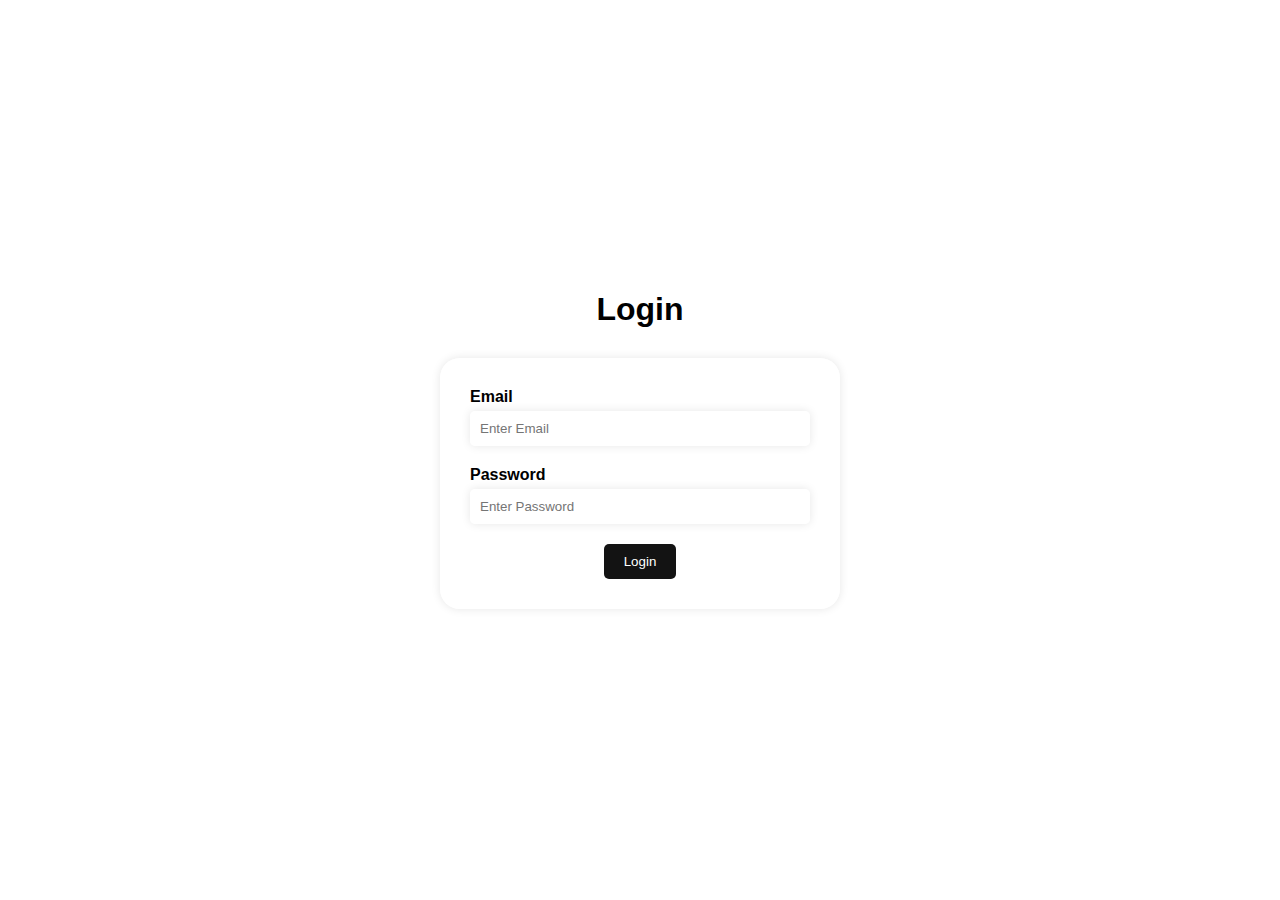
==== Htmls/jupeta login/index.html @ 81cb649e "login html & CORS" ====
<!DOCTYPE html>
<html lang="en">
  <head>
    <meta charset="UTF-8" />
    <meta name="viewport" content="width=device-width, initial-scale=1.0" />
    <title>Login Page</title>
    <link rel="stylesheet" href="style.css" />
  </head>
  <body>
    <div class="container">
      <h1>Login</h1>
      <form id="loginForm" action="#">
        <div class="form-control">
          <label for="email">Email</label>
          <input type="email" id="email" placeholder="Enter Email" required />
        </div>
        <div class="form-control">
          <label for="password">Password</label>
          <input type="password" id="password" placeholder="Enter Password" required />
        </div>
        <button type="submit" class="btn">Login</button>
      </form>
    </div>
    <script src="script.js"></script>
  </body>
</html>
---- Htmls/jupeta login/style.css ----
* {
    margin: 0;
    padding: 0;
    box-sizing: border-box;
  }
  
  body {
    font-family: Arial, Helvetica, sans-serif;
  }
  
  .container {
    display: flex;
    flex-direction: column;
    align-items: center;
    justify-content: center;
    min-height: 100vh;
  }
  
  h1 {
    margin-bottom: 30px;
  }
  
  form {
    display: flex;
    flex-direction: column;
    align-items: center;
    justify-content: center;
    width: 400px;
    padding: 30px;
    border-radius: 20px;
    background-color: rgba(255, 255, 255, 0.75);
    box-shadow: 0px 0px 10px rgba(0, 0, 0, 0.1);
  }
  
  .form-control {
    width: 100%;
    margin-bottom: 20px;
  }
  
  .form-control label {
    display: block;
    margin-bottom: 5px;
    font-weight: bold;
  }
  
  .form-control input {
    width: 100%;
    padding: 10px;
    border-radius: 5px;
    border: none;
    outline: none;
    background-color: rgba(255, 255, 255, 0.75);
    box-shadow: 0px 0px 10px rgba(0, 0, 0, 0.1);
  }
  
  .btn {
    padding: 10px 20px;
    border-radius: 5px;
    border: none;
    outline: none;
    background-color: #131313;
    color: #fff;
    cursor: pointer;
  }
  
  .btn:hover {
    background-color: #4d4e4d;
  }

  /* Button animation */
.btn:active {
    transform: translateY(2px);
    box-shadow: 0px 2px 5px rgba(0, 0, 0, 0.2);
  }
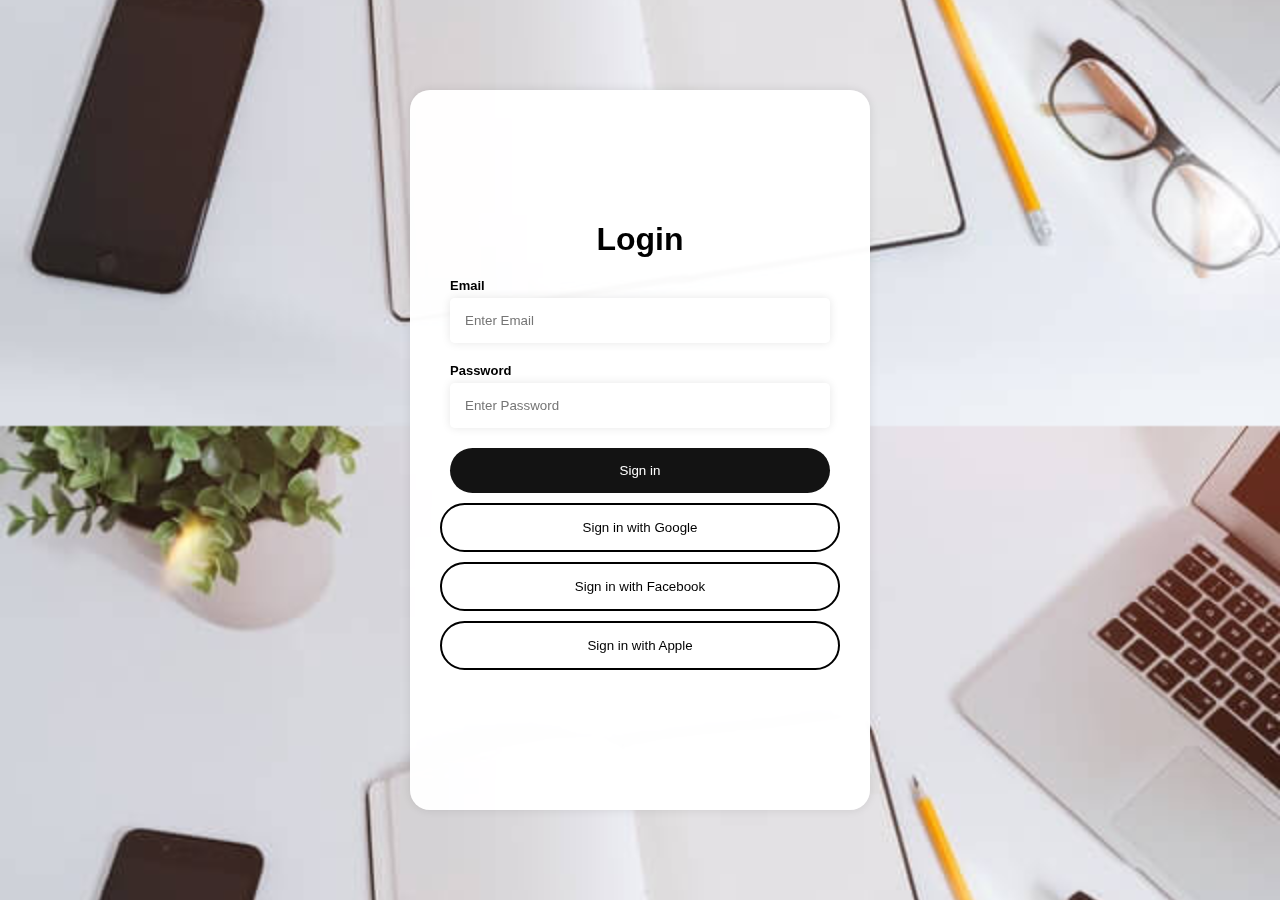
==== commit 03f1ce43: "More fixes" ====
--- a/Htmls/jupeta login/index.html
+++ b/Htmls/jupeta login/index.html
@@ -18,8 +18,11 @@
           <label for="password">Password</label>
           <input type="password" id="password" placeholder="Enter Password" required />
         </div>
-        <button type="submit" class="btn">Login</button>
+        <button type="submit" class="btn">Sign in</button>
       </form>
+      <button type="submit" class="btns">Sign in with Google</button>
+      <button type="submit" class="btns">Sign in with Facebook</button>
+      <button type="submit" class="btns">Sign in with Apple</button>
     </div>
     <script src="script.js"></script>
   </body>
--- a/Htmls/jupeta login/style.css
+++ b/Htmls/jupeta login/style.css
@@ -6,18 +6,37 @@
   
   body {
     font-family: Arial, Helvetica, sans-serif;
+    background-image: url('Images/work6.jpg');
+    background-size: cover;
+    background-position: center;
+    z-index: 9999;
   }
   
   .container {
+    position: fixed;
+    top: 50%;
+    left: 50%;
+    transform: translate(-50%, -50%);
     display: flex;
     flex-direction: column;
     align-items: center;
     justify-content: center;
-    min-height: 100vh;
+    min-height: 80%;
+    padding: 30px;
+    border-radius: 20px;
+    background-color: rgba(255, 255, 255, 0.979);
+    box-shadow: 0px 0px 10px rgba(0, 0, 0, 0.1);
+    
+    /* top: 0;
+    left: 0;
+    right: 0;
+    bottom: 0;
+    */
   }
   
+  
   h1 {
-    margin-bottom: 30px;
+    margin-bottom: 10px;
   }
   
   form {
@@ -26,10 +45,8 @@
     align-items: center;
     justify-content: center;
     width: 400px;
-    padding: 30px;
+    padding: 10px;
     border-radius: 20px;
-    background-color: rgba(255, 255, 255, 0.75);
-    box-shadow: 0px 0px 10px rgba(0, 0, 0, 0.1);
   }
   
   .form-control {
@@ -40,28 +57,42 @@
   .form-control label {
     display: block;
     margin-bottom: 5px;
+    font-size: small;
     font-weight: bold;
   }
   
   .form-control input {
     width: 100%;
-    padding: 10px;
+    padding: 15px;
     border-radius: 5px;
     border: none;
-    outline: none;
-    background-color: rgba(255, 255, 255, 0.75);
+    background-color: rgba(255, 255, 255, 0.86);
     box-shadow: 0px 0px 10px rgba(0, 0, 0, 0.1);
   }
   
   .btn {
-    padding: 10px 20px;
-    border-radius: 5px;
+    padding: 15px 20px;
+    width: 100%;
+    border-radius: 25px;
     border: none;
     outline: none;
     background-color: #131313;
     color: #fff;
     cursor: pointer;
   }
+
+  .btns {
+    padding: 15px 20px;
+    width: 100%;
+    border-radius: 25px;
+    border: 2px solid #000;
+    outline: none;
+    background-color: #fff;
+    color: #000;
+    cursor: pointer;
+    margin-bottom: 10px;
+  }
+  
   
   .btn:hover {
     background-color: #4d4e4d;
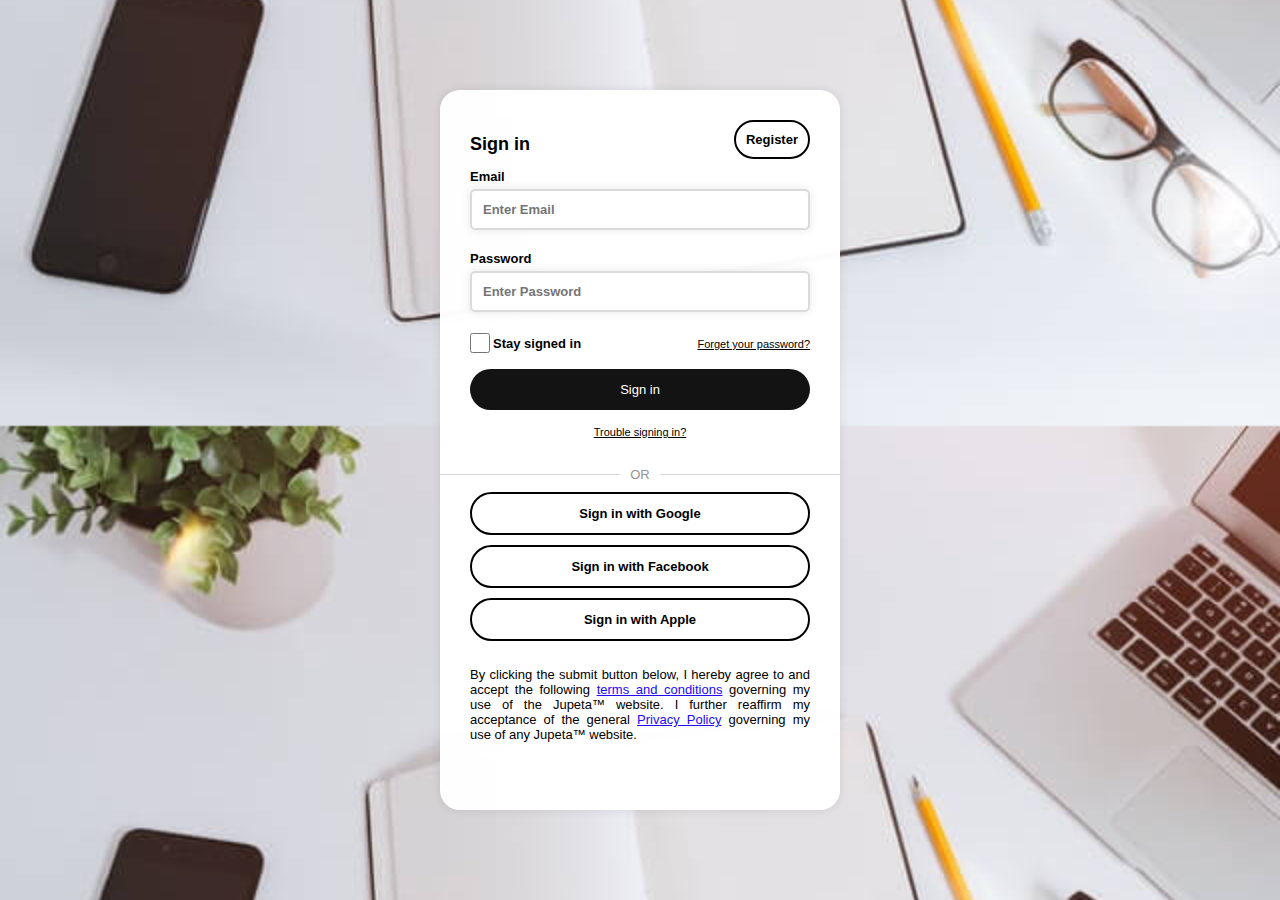
==== commit eb6035d6: "login page" ====
--- a/Htmls/jupeta login/index.html
+++ b/Htmls/jupeta login/index.html
@@ -8,7 +8,10 @@
   </head>
   <body>
     <div class="container">
-      <h1>Login</h1>
+      <div class="head-label">
+        <label>Sign in</label>
+        <button class="btns">Register</button>
+      </div>
       <form id="loginForm" action="#">
         <div class="form-control">
           <label for="email">Email</label>
@@ -16,13 +19,39 @@
         </div>
         <div class="form-control">
           <label for="password">Password</label>
-          <input type="password" id="password" placeholder="Enter Password" required />
+          <input
+            type="password"
+            id="password"
+            placeholder="Enter Password"
+            required />
         </div>
-        <button type="submit" class="btn">Sign in</button>
       </form>
+
+      <div class="forget-stay">
+        <div class="stay">
+          <input type="checkbox" name="" id="stay" />
+          <label for="stay">Stay signed in</label>
+        </div>
+        <div>
+          <a href="">Forget your password?</a>
+        </div>
+      </div>
+      <button type="submit" class="btn">Sign in</button>
+      <a class="trob" href="">Trouble signing in?</a><br><br>
+
+      <div class="hr">
+        <p>OR</p>
+      </div><br>
       <button type="submit" class="btns">Sign in with Google</button>
       <button type="submit" class="btns">Sign in with Facebook</button>
       <button type="submit" class="btns">Sign in with Apple</button>
+      <p class="terms">
+        By clicking the submit button below, I hereby agree to and accept the
+        following <a href="">terms and conditions</a> governing my use of the
+        Jupeta™ website. I further reaffirm my acceptance of the general
+        <a href="">Privacy Policy</a>
+        governing my use of any Jupeta™ website.
+      </p>
     </div>
     <script src="script.js"></script>
   </body>
--- a/Htmls/jupeta login/style.css
+++ b/Htmls/jupeta login/style.css
@@ -1,106 +1,207 @@
 * {
-    margin: 0;
-    padding: 0;
-    box-sizing: border-box;
-  }
-  
-  body {
-    font-family: Arial, Helvetica, sans-serif;
-    background-image: url('Images/work6.jpg');
-    background-size: cover;
-    background-position: center;
-    z-index: 9999;
-  }
-  
-  .container {
-    position: fixed;
-    top: 50%;
-    left: 50%;
-    transform: translate(-50%, -50%);
-    display: flex;
-    flex-direction: column;
-    align-items: center;
-    justify-content: center;
-    min-height: 80%;
-    padding: 30px;
-    border-radius: 20px;
-    background-color: rgba(255, 255, 255, 0.979);
-    box-shadow: 0px 0px 10px rgba(0, 0, 0, 0.1);
-    
-    /* top: 0;
-    left: 0;
-    right: 0;
-    bottom: 0;
-    */
-  }
-  
-  
-  h1 {
-    margin-bottom: 10px;
-  }
-  
-  form {
-    display: flex;
-    flex-direction: column;
-    align-items: center;
-    justify-content: center;
-    width: 400px;
-    padding: 10px;
-    border-radius: 20px;
-  }
-  
-  .form-control {
-    width: 100%;
-    margin-bottom: 20px;
-  }
-  
-  .form-control label {
-    display: block;
-    margin-bottom: 5px;
-    font-size: small;
-    font-weight: bold;
-  }
-  
-  .form-control input {
-    width: 100%;
-    padding: 15px;
-    border-radius: 5px;
-    border: none;
-    background-color: rgba(255, 255, 255, 0.86);
-    box-shadow: 0px 0px 10px rgba(0, 0, 0, 0.1);
-  }
-  
-  .btn {
-    padding: 15px 20px;
-    width: 100%;
-    border-radius: 25px;
-    border: none;
-    outline: none;
-    background-color: #131313;
-    color: #fff;
-    cursor: pointer;
-  }
-
-  .btns {
-    padding: 15px 20px;
-    width: 100%;
-    border-radius: 25px;
-    border: 2px solid #000;
-    outline: none;
-    background-color: #fff;
-    color: #000;
-    cursor: pointer;
-    margin-bottom: 10px;
-  }
-  
-  
-  .btn:hover {
-    background-color: #4d4e4d;
-  }
-
-  /* Button animation */
-.btn:active {
-    transform: translateY(2px);
-    box-shadow: 0px 2px 5px rgba(0, 0, 0, 0.2);
-  }
-  +  margin: 0;
+  padding: 0;
+  box-sizing: border-box;
+}
+
+body {
+  font-family: Arial, Helvetica, sans-serif;
+  background-image: url("Images/work6.jpg");
+  background-size: cover;
+  background-position: center;
+  z-index: 9999;
+}
+
+.container {
+  position: absolute;
+  top: 50%;
+  left: 50%;
+  transform: translate(-50%, -50%);
+  /* display:flex; */
+  flex-direction: column;
+  align-items: center;
+  justify-content: center;
+  min-height: 80%;
+  width: clamp(400px, 20%, 500px);
+  padding: 30px;
+  /* padding-top: 20px; */
+  padding-bottom: 15px;
+  border-radius: 20px;
+  background-color: rgba(255, 255, 255, 0.979);
+  box-shadow: 0px 0px 10px rgba(0, 0, 0, 0.1);
+}
+
+.head-label {
+  display: flex;
+  width: 100%;
+  justify-content: space-between;
+  align-items: center;
+  font-weight: bold;
+  font-size: large;
+}
+
+.head-label .btns {
+  padding: 10px 10px;
+  width: fit-content;
+  border-radius: 25px;
+  border: 2px solid #000;
+  outline: none;
+  background-color: #fff;
+  color: #000;
+  cursor: pointer;
+  font-size: small;
+  font-weight: bold;
+}
+
+form {
+  display: flex;
+  flex-direction: column;
+  align-items: center;
+  justify-content: center;
+  width: 100%;
+  /* padding-left: 30px;
+  padding-right: 30px;
+  padding-top: 10px; */
+  border-radius: 20px;
+}
+
+.form-control {
+  width: 100%;
+  margin-bottom: 1rem;
+}
+
+.form-control label {
+  display: block;
+  margin-bottom: 5px;
+  font-size: small;
+  font-weight: bold;
+}
+
+.form-control input {
+  width: 100%;
+  padding: 11px;
+  border-radius: 5px;
+  border: 2px solid #d5d2d2d3;
+  font-size: 13px;
+  font-weight: bold;
+  margin-bottom: 5px;
+  background-color: rgba(255, 255, 255, 0.86);
+  box-shadow: 0px 0px 10px rgba(0, 0, 0, 0.1);
+}
+
+.btn {
+  padding: 13px 20px;
+  width: 100%;
+  border-radius: 25px;
+  border: none;
+  outline: none;
+  background-color: #131313;
+  color: #fff;
+  cursor: pointer;
+  font-weight: 500;
+  font-size: small;
+  margin-bottom: 1rem;
+}
+
+.btns {
+  padding: 12px 20px;
+  width: 100%;
+  border-radius: 25px;
+  border: 2px solid #000;
+  outline: none;
+  background-color: #fff;
+  color: #000;
+  cursor: pointer;
+  font-size: small;
+  font-weight: 600;
+  margin-bottom: 10px;
+}
+
+.btn:hover {
+  background-color: #fffdfd;
+  color: #000000;
+  border: 2px solid #000;
+}
+
+.btns:hover {
+  background-color: #000000;
+  color: #ffffff;
+  border: 2px solid #000;
+}
+
+/* Button animation */
+.btn:active,
+.btns:active {
+  transform: translateY(1px);
+  box-shadow: 0px 2px 5px rgba(0, 0, 0, 0.2);
+}
+
+.forget-stay {
+  display: flex;
+  width: 100%;
+  justify-content: space-between;
+  align-items: center;
+  margin-bottom: 1rem;
+  gap: 15px;
+}
+
+.forget-stay input {
+  accent-color: black;
+  width: 20px;
+  height: 20px;
+}
+
+.forget-stay .stay {
+  display: flex;
+  align-items: center;
+  gap: 3px;
+}
+
+.forget-stay .stay > label {
+  font-size: small;
+  font-weight: bold;
+}
+
+.forget-stay a {
+  font-size: 11px;
+  color: black;
+  align-self: center;
+  align-content: center;
+}
+
+.trob {
+  font-size: 11px;
+  color: black;
+  display: block;
+  width: fit-content;
+  margin: auto; 
+}
+
+.hr {
+  width: 100%;
+  height: 0.5px;
+  background-color: rgba(200, 198, 198, 0.707);
+  position: absolute;
+  left: 0;
+}
+
+.hr > p {
+  background-color: white;
+  position: absolute;
+  top: 50%;
+  left: 50%;
+  transform: translate(-50%, -50%);
+  padding: 0 10px;
+  font-size: small;
+  font-weight: 400;
+  color: #959292;
+}
+
+.terms {
+  margin-top: 1rem;
+  font-size: 13px;
+  text-align: justify;
+}
+.terms a {
+  color: rgb(34, 10, 248);
+}
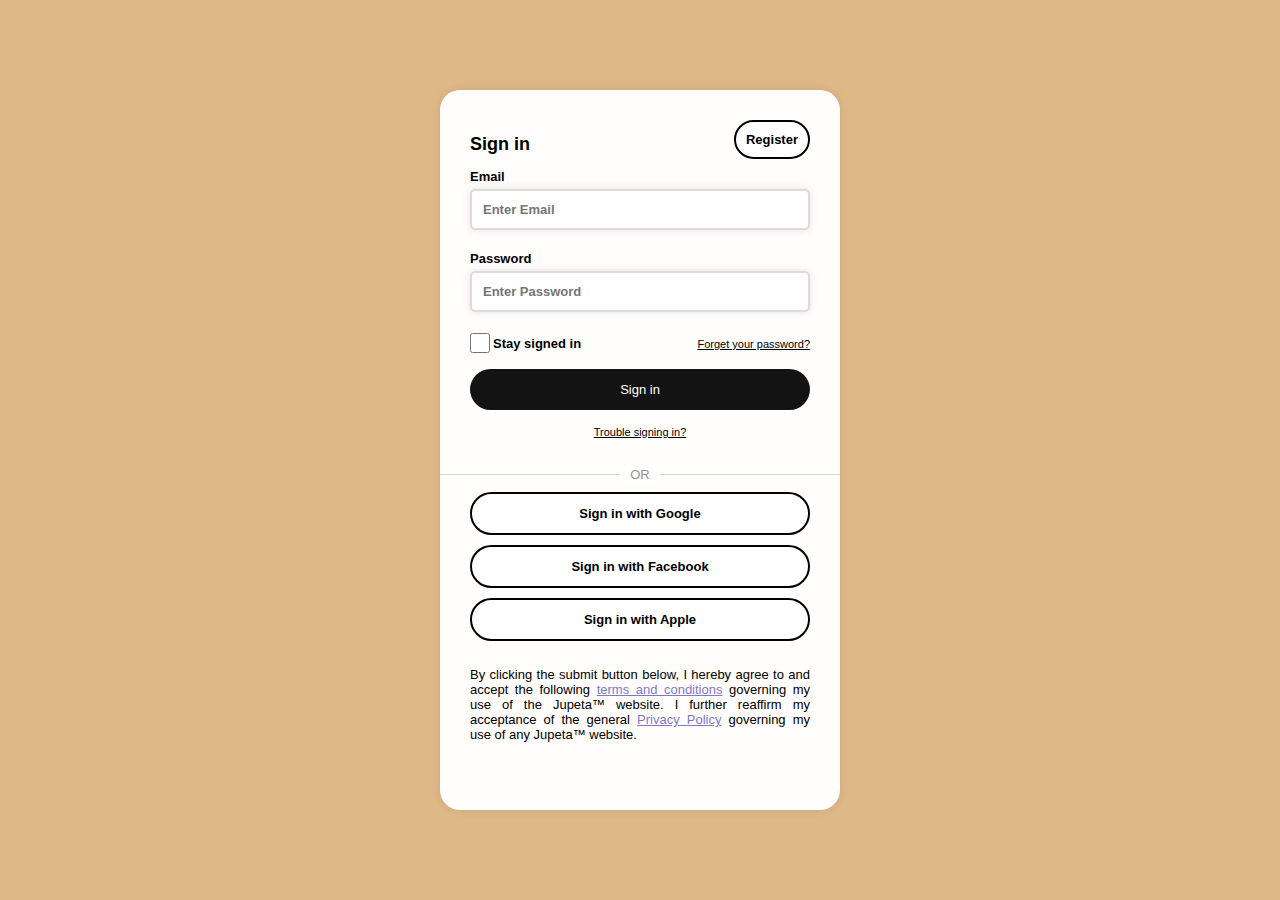
==== commit 074af39f: "fixes" ====
--- a/Htmls/jupeta login/index.html
+++ b/Htmls/jupeta login/index.html
@@ -5,6 +5,7 @@
     <meta name="viewport" content="width=device-width, initial-scale=1.0" />
     <title>Login Page</title>
     <link rel="stylesheet" href="style.css" />
+    <script src="script.js"></script>
   </head>
   <body>
     <div class="container">
@@ -36,12 +37,13 @@
           <a href="">Forget your password?</a>
         </div>
       </div>
-      <button type="submit" class="btn">Sign in</button>
-      <a class="trob" href="">Trouble signing in?</a><br><br>
+      <button type="submit" class="btn" id="signInButton">Sign in</button>
+      <a class="trob" href="">Trouble signing in?</a><br /><br />
 
       <div class="hr">
         <p>OR</p>
-      </div><br>
+      </div>
+      <br />
       <button type="submit" class="btns">Sign in with Google</button>
       <button type="submit" class="btns">Sign in with Facebook</button>
       <button type="submit" class="btns">Sign in with Apple</button>
@@ -53,6 +55,5 @@
         governing my use of any Jupeta™ website.
       </p>
     </div>
-    <script src="script.js"></script>
   </body>
 </html>
--- a/Htmls/jupeta login/style.css
+++ b/Htmls/jupeta login/style.css
@@ -6,10 +6,9 @@
 
 body {
   font-family: Arial, Helvetica, sans-serif;
-  background-image: url("Images/work6.jpg");
+  background: burlywood ;
   background-size: cover;
   background-position: center;
-  z-index: 9999;
 }
 
 .container {
@@ -17,14 +16,12 @@
   top: 50%;
   left: 50%;
   transform: translate(-50%, -50%);
-  /* display:flex; */
   flex-direction: column;
   align-items: center;
   justify-content: center;
   min-height: 80%;
   width: clamp(400px, 20%, 500px);
   padding: 30px;
-  /* padding-top: 20px; */
   padding-bottom: 15px;
   border-radius: 20px;
   background-color: rgba(255, 255, 255, 0.979);
@@ -59,9 +56,6 @@
   align-items: center;
   justify-content: center;
   width: 100%;
-  /* padding-left: 30px;
-  padding-right: 30px;
-  padding-top: 10px; */
   border-radius: 20px;
 }
 
@@ -174,7 +168,7 @@
   color: black;
   display: block;
   width: fit-content;
-  margin: auto; 
+  margin: auto;
 }
 
 .hr {
@@ -203,5 +197,5 @@
   text-align: justify;
 }
 .terms a {
-  color: rgb(34, 10, 248);
-}
+  color: rgb(128, 120, 199);
+}
